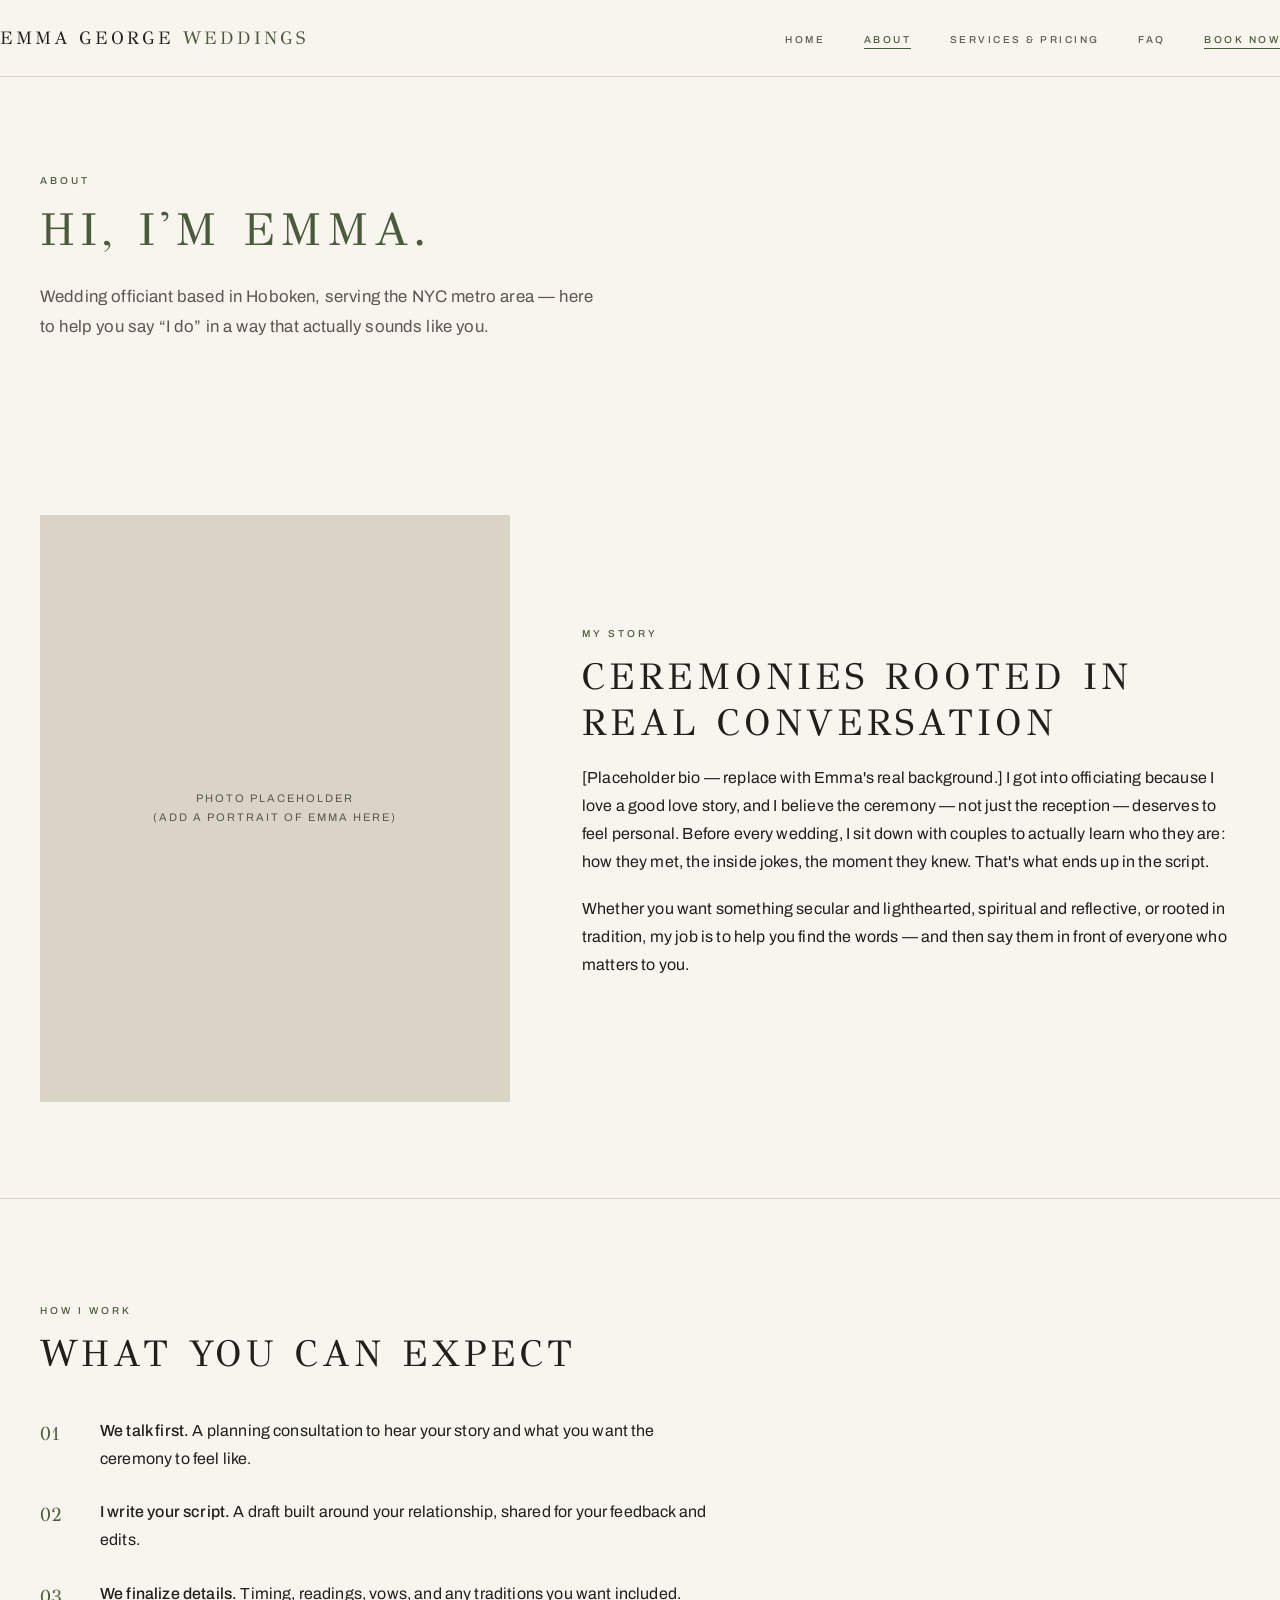
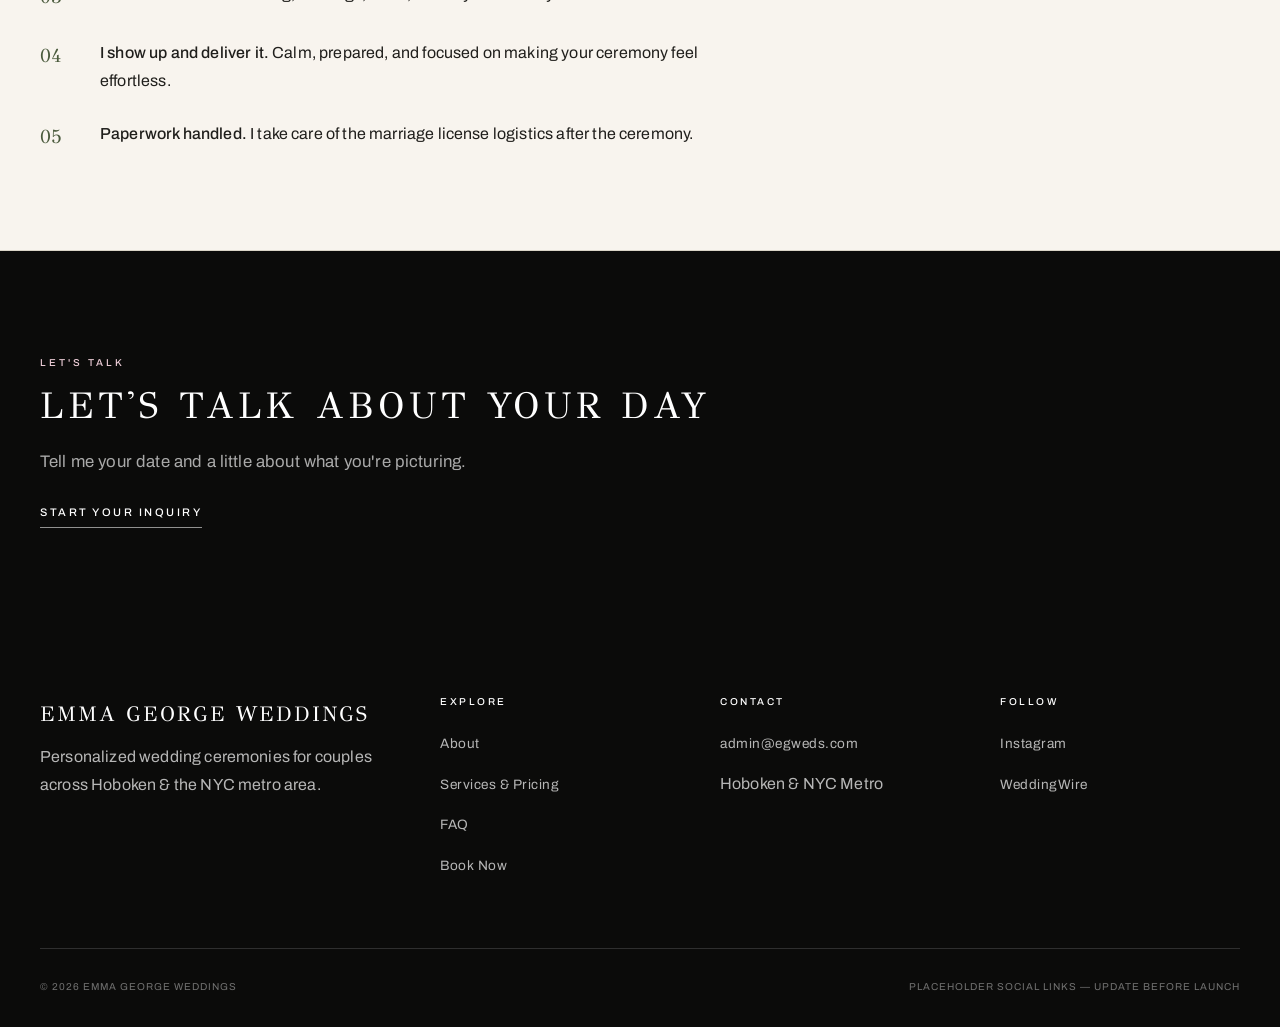
==== about.html @ ae6088f4 "Redesign site with Vogue-inspired editorial theme Replace the previous soft/rounded style with a mag" ====
<!DOCTYPE html>
<html lang="en">
<head>
<meta charset="UTF-8" />
<meta name="viewport" content="width=device-width, initial-scale=1.0" />
<title>About Emma | Emma George Weddings</title>
<meta name="description" content="Meet Emma George, a Hoboken/NYC metro wedding officiant focused on writing personal, heartfelt ceremonies." />
<link rel="preconnect" href="https://fonts.googleapis.com">
<link rel="preconnect" href="https://fonts.gstatic.com" crossorigin>
<link href="https://fonts.googleapis.com/css2?family=GFS+Didot&family=Archivo:wght@400;500&display=swap" rel="stylesheet">
<link rel="stylesheet" href="assets/css/style.css" />
</head>
<body>

<header class="site-header">
  <nav class="nav container">
    <a href="index.html" class="brand">Emma George <strong>Weddings</strong></a>
    <button class="nav-toggle" aria-label="Toggle navigation" aria-expanded="false">
      <span></span>
    </button>
    <ul class="nav-links">
      <li><a href="index.html">Home</a></li>
      <li><a href="about.html" aria-current="page">About</a></li>
      <li><a href="services.html">Services &amp; Pricing</a></li>
      <li><a href="faq.html">FAQ</a></li>
      <li><a href="booking.html" class="nav-cta">Book Now</a></li>
    </ul>
  </nav>
</header>

<main>

  <section class="page-hero no-divider">
    <div class="container">
      <p class="eyebrow">About</p>
      <h1>Hi, I'm Emma.</h1>
      <p class="lede">Wedding officiant based in Hoboken, serving the NYC metro area — here to help you say &ldquo;I do&rdquo; in a way that actually sounds like you.</p>
    </div>
  </section>

  <section>
    <div class="container">
      <div class="split-asym">
        <div class="split-media">
          <div class="portrait-frame" aria-hidden="true">
            Photo placeholder<br>(add a portrait of Emma here)
          </div>
        </div>
        <div>
          <p class="eyebrow">My Story</p>
          <h2>Ceremonies rooted in real conversation</h2>
          <p>
            [Placeholder bio — replace with Emma's real background.] I got into officiating
            because I love a good love story, and I believe the ceremony — not just the
            reception — deserves to feel personal. Before every wedding, I sit down with
            couples to actually learn who they are: how they met, the inside jokes, the
            moment they knew. That's what ends up in the script.
          </p>
          <p>
            Whether you want something secular and lighthearted, spiritual and reflective,
            or rooted in tradition, my job is to help you find the words — and then say them
            in front of everyone who matters to you.
          </p>
        </div>
      </div>
    </div>
  </section>

  <section>
    <div class="container">
      <p class="eyebrow">How I Work</p>
      <h2>What you can expect</h2>
      <ol class="values-list" style="margin-top:2.5rem;">
        <li><span class="num">01</span><span><strong>We talk first.</strong> A planning consultation to hear your story and what you want the ceremony to feel like.</span></li>
        <li><span class="num">02</span><span><strong>I write your script.</strong> A draft built around your relationship, shared for your feedback and edits.</span></li>
        <li><span class="num">03</span><span><strong>We finalize details.</strong> Timing, readings, vows, and any traditions you want included.</span></li>
        <li><span class="num">04</span><span><strong>I show up and deliver it.</strong> Calm, prepared, and focused on making your ceremony feel effortless.</span></li>
        <li><span class="num">05</span><span><strong>Paperwork handled.</strong> I take care of the marriage license logistics after the ceremony.</span></li>
      </ol>
    </div>
  </section>

  <section class="dark-section no-divider">
    <div class="container">
      <p class="eyebrow" style="color:var(--color-blush);">Let's Talk</p>
      <h2>Let's talk about your day</h2>
      <p class="lede">Tell me your date and a little about what you're picturing.</p>
      <a href="booking.html" class="text-link on-dark">Start your inquiry</a>
    </div>
  </section>

</main>

<footer class="site-footer">
  <div class="container">
    <div class="footer-grid">
      <div>
        <div class="footer-brand">Emma George Weddings</div>
        <p>Personalized wedding ceremonies for couples across Hoboken &amp; the NYC metro area.</p>
      </div>
      <div>
        <h4>Explore</h4>
        <ul class="footer-links">
          <li><a href="about.html">About</a></li>
          <li><a href="services.html">Services &amp; Pricing</a></li>
          <li><a href="faq.html">FAQ</a></li>
          <li><a href="booking.html">Book Now</a></li>
        </ul>
      </div>
      <div>
        <h4>Contact</h4>
        <ul class="footer-links">
          <li><a href="mailto:admin@egweds.com">admin@egweds.com</a></li>
          <li>Hoboken &amp; NYC Metro</li>
        </ul>
      </div>
      <div>
        <h4>Follow</h4>
        <ul class="footer-links">
          <li><a href="#" target="_blank" rel="noopener">Instagram</a></li>
          <li><a href="#" target="_blank" rel="noopener">WeddingWire</a></li>
        </ul>
      </div>
    </div>
    <div class="footer-bottom">
      <span>&copy; <span data-year></span> Emma George Weddings</span>
      <span>Placeholder social links — update before launch</span>
    </div>
  </div>
</footer>

<script src="assets/js/main.js"></script>
</body>
</html>
---- assets/css/style.css ----
/* ===========================================================
   Emma George Weddings — editorial stylesheet
   Vogue-inspired: GFS Didot display + Archivo labels,
   lily-derived palette, asymmetric magazine layout.
   =========================================================== */

:root {
  --color-bg: #f8f4ee;         /* ivory */
  --color-blush: #efcfd9;      /* blush pink */
  --color-green: #4a5a3c;      /* leaf green */
  --color-greige: #dad4c7;     /* warm greige */
  --color-black: #0b0b0a;      /* near-black */

  --color-text: #201f1c;
  --color-text-soft: #5c584f;

  --font-display: "GFS Didot", "Times New Roman", Didot, Georgia, serif;
  --font-label: "Archivo", "Helvetica Neue", Arial, sans-serif;

  --max-width: 1320px;
  --radius: 1px;
}

* {
  box-sizing: border-box;
}

html {
  scroll-behavior: smooth;
}

body {
  margin: 0;
  background: var(--color-bg);
  color: var(--color-text);
  font-family: var(--font-label);
  font-weight: 400;
  font-size: 16px;
  line-height: 1.75;
  letter-spacing: 0.01em;
  -webkit-font-smoothing: antialiased;
}

img {
  max-width: 100%;
  display: block;
}

a {
  color: inherit;
}

.container {
  max-width: var(--max-width);
  margin: 0 auto;
  padding: 0 40px;
}

h1, h2, h3, h4 {
  font-family: var(--font-display);
  font-weight: 400;
  text-transform: uppercase;
  letter-spacing: 6px;
  line-height: 1.25;
  margin: 0 0 0.5em;
}

h1 { font-size: clamp(2.1rem, 5vw, 2.9rem); letter-spacing: 5px; }
h2 { font-size: clamp(1.7rem, 3.4vw, 2.3rem); letter-spacing: 4px; }
h3 { font-size: 1.3rem; letter-spacing: 2.5px; }

@media (max-width: 640px) {
  h1 { letter-spacing: 3px; }
  h2 { letter-spacing: 2.5px; }
  h3 { letter-spacing: 2px; }
}

p { margin: 0 0 1.2em; }

.eyebrow {
  display: inline-block;
  font-family: var(--font-label);
  font-size: 10px;
  font-weight: 500;
  letter-spacing: 3px;
  text-transform: uppercase;
  color: var(--color-green);
  margin-bottom: 1.1em;
}

.lede {
  font-size: 1.05rem;
  color: var(--color-text-soft);
  max-width: 560px;
  line-height: 1.8;
}

/* ---------- Text-link CTAs (no filled buttons) ---------- */

.text-link {
  display: inline-block;
  font-family: var(--font-label);
  font-size: 11px;
  font-weight: 500;
  letter-spacing: 2.5px;
  text-transform: uppercase;
  text-decoration: none;
  color: var(--color-text);
  border-bottom: 1px solid var(--color-text);
  padding-bottom: 4px;
  transition: color 0.2s ease, border-color 0.2s ease;
}

.text-link:hover {
  color: var(--color-green);
  border-color: var(--color-green);
}

.text-link.on-dark {
  color: #fff;
  border-color: rgba(255, 255, 255, 0.55);
}

.text-link.on-dark:hover {
  color: var(--color-blush);
  border-color: var(--color-blush);
}

.text-link.accent {
  color: var(--color-green);
  border-color: var(--color-green);
}

/* ---------- Header / Nav ---------- */

.site-header {
  position: sticky;
  top: 0;
  z-index: 100;
  background: rgba(248, 244, 238, 0.94);
  border-bottom: 1px solid var(--color-greige);
}

.nav {
  display: flex;
  align-items: center;
  justify-content: space-between;
  padding: 22px 0;
}

.brand {
  font-family: var(--font-display);
  font-size: 1.15rem;
  text-transform: uppercase;
  letter-spacing: 3px;
  text-decoration: none;
  color: var(--color-text);
}

.brand strong {
  font-weight: 400;
  color: var(--color-green);
}

.nav-links {
  display: flex;
  align-items: center;
  gap: 2.4rem;
  list-style: none;
  margin: 0;
  padding: 0;
}

.nav-links a {
  text-decoration: none;
  font-family: var(--font-label);
  font-size: 10px;
  font-weight: 500;
  letter-spacing: 2.5px;
  text-transform: uppercase;
  color: var(--color-text-soft);
  padding-bottom: 3px;
  border-bottom: 1px solid transparent;
  transition: color 0.2s ease, border-color 0.2s ease;
}

.nav-links a:hover,
.nav-links a[aria-current="page"] {
  color: var(--color-green);
  border-color: var(--color-green);
}

.nav-links .nav-cta {
  color: var(--color-green);
  border-color: var(--color-green);
}

.nav-toggle {
  display: none;
  background: none;
  border: none;
  cursor: pointer;
  padding: 8px;
}

.nav-toggle span,
.nav-toggle span::before,
.nav-toggle span::after {
  display: block;
  width: 22px;
  height: 1px;
  background: var(--color-text);
  position: relative;
  transition: transform 0.2s ease, opacity 0.2s ease;
}

.nav-toggle span::before,
.nav-toggle span::after {
  content: "";
  position: absolute;
  left: 0;
}

.nav-toggle span::before { top: -7px; }
.nav-toggle span::after { top: 7px; }

@media (max-width: 860px) {
  .nav-toggle {
    display: block;
  }

  .nav-links {
    position: absolute;
    top: 100%;
    left: 0;
    right: 0;
    background: var(--color-bg);
    border-bottom: 1px solid var(--color-greige);
    flex-direction: column;
    align-items: flex-start;
    gap: 0;
    max-height: 0;
    overflow: hidden;
    transition: max-height 0.25s ease;
  }

  .nav-links.is-open {
    max-height: 420px;
  }

  .nav-links li {
    width: 100%;
  }

  .nav-links a {
    display: block;
    padding: 18px 40px;
    width: 100%;
    border-bottom: 1px solid var(--color-greige);
  }
}

/* ---------- Hero (full-bleed photographic) ---------- */

.hero {
  position: relative;
  min-height: 86vh;
  display: flex;
  align-items: flex-end;
  overflow: hidden;
  background-color: var(--color-black);
}

.hero-media {
  position: absolute;
  inset: 0;
  background-size: cover;
  background-position: center 30%;
  filter: blur(2px);
  transform: scale(1.03);
}

.hero-overlay {
  position: absolute;
  inset: 0;
  background: linear-gradient(
    to top,
    rgba(11, 11, 10, 0.72) 0%,
    rgba(11, 11, 10, 0.4) 38%,
    rgba(11, 11, 10, 0) 72%
  );
}

.hero-content {
  position: relative;
  z-index: 1;
  padding: 0 40px 72px;
  max-width: var(--max-width);
  margin: 0 auto;
  width: 100%;
  color: #fff;
}

.hero-label {
  font-family: var(--font-label);
  font-size: 11px;
  font-weight: 500;
  letter-spacing: 3px;
  text-transform: uppercase;
  color: #fff;
  margin-bottom: 1.2em;
  opacity: 0.92;
}

.hero-content h1 {
  color: #fff;
  font-size: clamp(2.4rem, 6vw, 3rem);
  letter-spacing: 6px;
  margin-bottom: 0.35em;
}

.hero-sub {
  font-family: var(--font-label);
  font-size: 11px;
  font-weight: 500;
  letter-spacing: 3px;
  text-transform: uppercase;
  color: #fff;
  opacity: 0.92;
  margin-bottom: 1.8em;
}

/* Page hero (non-photographic pages) */

.page-hero {
  padding: 88px 0 56px;
  border-bottom: 1px solid var(--color-greige);
}

.page-hero h1 {
  color: var(--color-green);
}

/* ---------- Sections ---------- */

section {
  padding: 96px 0;
  border-bottom: 1px solid var(--color-greige);
}

section:last-of-type,
main > section:last-child {
  border-bottom: none;
}

section.no-divider {
  border-bottom: none;
}

section.tight {
  padding: 64px 0;
}

.section-head {
  max-width: 620px;
  margin: 0 0 3.5rem;
}

.section-head.wide {
  max-width: 760px;
}

.dark-section {
  background: var(--color-black);
  color: rgba(255, 255, 255, 0.85);
  border-bottom: none;
}

.dark-section h2 {
  color: #fff;
}

.dark-section .lede {
  color: rgba(255, 255, 255, 0.65);
}

/* ---------- Asymmetric split layout ---------- */

.split-asym {
  display: grid;
  grid-template-columns: 5fr 7fr;
  gap: 4.5rem;
  align-items: center;
}

.split-asym.reverse {
  grid-template-columns: 7fr 5fr;
}

.split-asym.reverse .split-media {
  order: 2;
}

@media (max-width: 860px) {
  .split-asym,
  .split-asym.reverse {
    grid-template-columns: 1fr;
  }
  .split-asym.reverse .split-media {
    order: 0;
  }
}

.split-media img,
.portrait-frame {
  width: 100%;
  aspect-ratio: 4 / 5;
  object-fit: cover;
}

.portrait-frame {
  display: flex;
  align-items: center;
  justify-content: center;
  background: var(--color-greige);
  color: var(--color-text-soft);
  font-family: var(--font-label);
  font-size: 11px;
  letter-spacing: 2px;
  text-transform: uppercase;
  text-align: center;
  padding: 2rem;
}

/* ---------- Numbered feature list (replaces icon grid) ---------- */

.feature-list {
  display: grid;
  grid-template-columns: repeat(3, 1fr);
  gap: 3rem;
}

@media (max-width: 780px) {
  .feature-list { grid-template-columns: 1fr; }
}

.feature-item .num {
  display: block;
  font-family: var(--font-display);
  font-size: 1.3rem;
  color: var(--color-green);
  letter-spacing: 2px;
  margin-bottom: 0.7rem;
}

.feature-item h3 {
  font-size: 1.05rem;
  letter-spacing: 2px;
  margin-bottom: 0.5em;
}

.feature-item p {
  color: var(--color-text-soft);
  font-size: 0.95rem;
}

.values-list {
  list-style: none;
  margin: 0;
  padding: 0;
  display: grid;
  gap: 1.6rem;
  max-width: 680px;
}

.values-list li {
  display: grid;
  grid-template-columns: 44px 1fr;
  gap: 1rem;
}

.values-list .num {
  font-family: var(--font-display);
  font-size: 1.2rem;
  color: var(--color-green);
}

.values-list strong {
  font-weight: 500;
  color: var(--color-text);
}

/* ---------- Pricing ---------- */

.pricing-grid {
  display: grid;
  grid-template-columns: repeat(3, 1fr);
  gap: 0;
  border-top: 1px solid var(--color-greige);
  border-left: 1px solid var(--color-greige);
}

@media (max-width: 900px) {
  .pricing-grid { grid-template-columns: 1fr; }
}

.price-card {
  padding: 3rem 2.4rem;
  display: flex;
  flex-direction: column;
  border-right: 1px solid var(--color-greige);
  border-bottom: 1px solid var(--color-greige);
}

.price-card.is-featured {
  background: var(--color-blush);
}

.price-card .badge {
  font-family: var(--font-label);
  font-size: 10px;
  letter-spacing: 2.5px;
  text-transform: uppercase;
  color: var(--color-green);
  margin-bottom: 1.2rem;
}

.price-card h3 {
  margin-bottom: 0.3em;
}

.price-card .price {
  font-family: var(--font-display);
  font-size: 1.9rem;
  letter-spacing: 2px;
  color: var(--color-green);
  margin-bottom: 1.6rem;
}

.price-card ul {
  list-style: none;
  margin: 0 0 2.2rem;
  padding: 0;
  flex-grow: 1;
}

.price-card li {
  padding: 0.7em 0;
  border-top: 1px solid rgba(11, 11, 10, 0.12);
  font-size: 0.92rem;
  color: var(--color-text-soft);
  line-height: 1.5;
}

.price-card li:first-child {
  border-top: none;
}

.pricing-note {
  max-width: 720px;
  margin-top: 3rem;
  color: var(--color-text-soft);
  font-size: 0.92rem;
  padding-top: 2rem;
  border-top: 1px solid var(--color-greige);
}

/* ---------- Testimonial (editorial pull quote) ---------- */

.testimonial {
  max-width: 780px;
}

.testimonial blockquote {
  font-family: var(--font-display);
  font-size: clamp(1.6rem, 3vw, 2.1rem);
  letter-spacing: 0.5px;
  text-transform: none;
  margin: 0 0 1.4rem;
  color: var(--color-green);
  line-height: 1.4;
}

.testimonial cite {
  font-style: normal;
  font-family: var(--font-label);
  font-size: 10px;
  letter-spacing: 2.5px;
  text-transform: uppercase;
  color: var(--color-text-soft);
}

/* ---------- FAQ ---------- */

.faq-list {
  max-width: 820px;
}

.faq-item {
  border-bottom: 1px solid var(--color-greige);
}

.faq-question {
  width: 100%;
  text-align: left;
  background: none;
  border: none;
  cursor: pointer;
  padding: 1.6rem 0;
  display: flex;
  justify-content: space-between;
  align-items: center;
  gap: 1rem;
  font-family: var(--font-display);
  font-size: 1.05rem;
  letter-spacing: 1.5px;
  text-transform: uppercase;
  color: var(--color-text);
}

.faq-question .icon {
  flex-shrink: 0;
  width: 18px;
  height: 18px;
  position: relative;
}

.faq-question .icon::before,
.faq-question .icon::after {
  content: "";
  position: absolute;
  background: var(--color-green);
  transition: transform 0.25s ease;
}

.faq-question .icon::before {
  left: 0; top: 50%; width: 100%; height: 1px; transform: translateY(-50%);
}

.faq-question .icon::after {
  top: 0; left: 50%; width: 1px; height: 100%; transform: translateX(-50%);
}

.faq-item.is-open .faq-question .icon::after {
  transform: translateX(-50%) rotate(90deg);
  opacity: 0;
}

.faq-answer {
  max-height: 0;
  overflow: hidden;
  transition: max-height 0.25s ease;
}

.faq-answer p {
  color: var(--color-text-soft);
  padding-bottom: 1.6rem;
  max-width: 640px;
  text-transform: none;
  letter-spacing: normal;
  font-family: var(--font-label);
}

.faq-item.is-open .faq-answer {
  max-height: 400px;
}

/* ---------- Booking form ---------- */

.booking-layout {
  display: grid;
  grid-template-columns: 4fr 8fr;
  gap: 4.5rem;
}

@media (max-width: 900px) {
  .booking-layout { grid-template-columns: 1fr; }
}

.booking-info h3 {
  margin-top: 2.4rem;
  font-size: 1rem;
}

.booking-info h3:first-child {
  margin-top: 0;
}

.contact-line {
  display: flex;
  gap: 0.7em;
  align-items: baseline;
  margin-bottom: 0.6em;
  color: var(--color-text-soft);
  font-size: 0.95rem;
}

.contact-line strong {
  font-family: var(--font-label);
  font-size: 10px;
  letter-spacing: 2px;
  text-transform: uppercase;
  color: var(--color-text);
  min-width: 80px;
  font-weight: 500;
}

form.booking-form {
  border-top: 1px solid var(--color-greige);
  padding-top: 2.4rem;
}

.form-row {
  display: grid;
  grid-template-columns: 1fr 1fr;
  gap: 1.4rem;
}

@media (max-width: 560px) {
  .form-row { grid-template-columns: 1fr; }
}

.field {
  margin-bottom: 1.5rem;
}

.field label {
  display: block;
  font-family: var(--font-label);
  font-size: 10px;
  font-weight: 500;
  letter-spacing: 2px;
  text-transform: uppercase;
  color: var(--color-text-soft);
  margin-bottom: 0.6em;
}

.field input,
.field select,
.field textarea {
  width: 100%;
  font-family: var(--font-label);
  font-size: 0.95rem;
  padding: 0.75em 0;
  border: none;
  border-bottom: 1px solid var(--color-greige);
  border-radius: 0;
  background: transparent;
  color: var(--color-text);
}

.field input:focus,
.field select:focus,
.field textarea:focus {
  outline: none;
  border-color: var(--color-green);
}

.field textarea {
  resize: vertical;
  min-height: 100px;
}

.field-note {
  font-size: 0.8rem;
  color: var(--color-text-soft);
  margin-top: 1.5rem;
}

.form-status {
  margin-top: 1.2rem;
  font-size: 0.85rem;
  letter-spacing: 0.5px;
  display: none;
}

.form-status.is-visible {
  display: block;
}

.form-status.success { color: var(--color-green); }
.form-status.error { color: #a8433c; }

.submit-link {
  background: none;
  border: none;
  border-bottom: 1px solid var(--color-green);
  cursor: pointer;
  font-family: var(--font-label);
}

/* flatpickr theming */
.flatpickr-day.selected,
.flatpickr-day.selected:hover {
  background: var(--color-green) !important;
  border-color: var(--color-green) !important;
}

.flatpickr-day.today {
  border-color: var(--color-green);
}

.flatpickr-day:hover {
  background: var(--color-blush) !important;
}

.flatpickr-months .flatpickr-month,
.flatpickr-current-month .flatpickr-monthDropdown-months,
span.flatpickr-weekday {
  color: var(--color-text);
}

/* ---------- Good-to-know / plain feature rows ---------- */

.notes-grid {
  display: grid;
  grid-template-columns: repeat(3, 1fr);
  gap: 3rem;
}

@media (max-width: 780px) {
  .notes-grid { grid-template-columns: 1fr; }
}

.notes-grid h3 {
  font-size: 1rem;
  letter-spacing: 1.5px;
}

.notes-grid p {
  color: var(--color-text-soft);
  font-size: 0.95rem;
}

.placeholder-note {
  background: var(--color-greige);
  color: var(--color-text);
  font-size: 0.85rem;
  padding: 1em 1.2em;
  margin-top: 1.4rem;
  border-left: 2px solid var(--color-green);
}

.placeholder-note a {
  text-decoration: underline;
}

/* ---------- Footer ---------- */

.site-footer {
  background: var(--color-black);
  color: rgba(255, 255, 255, 0.7);
  padding: 72px 0 32px;
}

.footer-grid {
  display: grid;
  grid-template-columns: 1.5fr 1fr 1fr 1fr;
  gap: 2.5rem;
  margin-bottom: 3.5rem;
}

@media (max-width: 760px) {
  .footer-grid { grid-template-columns: 1fr 1fr; }
}

@media (max-width: 480px) {
  .footer-grid { grid-template-columns: 1fr; }
}

.footer-grid h4 {
  color: #fff;
  font-family: var(--font-label);
  font-size: 10px;
  font-weight: 500;
  letter-spacing: 2.5px;
  text-transform: uppercase;
  margin-bottom: 1.3rem;
}

.footer-brand {
  font-family: var(--font-display);
  font-size: 1.3rem;
  letter-spacing: 2px;
  text-transform: uppercase;
  color: #fff;
  margin-bottom: 0.7rem;
}

.footer-links {
  list-style: none;
  margin: 0;
  padding: 0;
}

.footer-links li {
  margin-bottom: 0.8em;
}

.footer-links a {
  text-decoration: none;
  color: rgba(255, 255, 255, 0.7);
  font-size: 0.85rem;
  letter-spacing: 0.5px;
  transition: color 0.2s ease;
}

.footer-links a:hover {
  color: var(--color-blush);
}

.footer-bottom {
  border-top: 1px solid rgba(255, 255, 255, 0.15);
  padding-top: 1.8rem;
  display: flex;
  justify-content: space-between;
  flex-wrap: wrap;
  gap: 1rem;
  font-family: var(--font-label);
  font-size: 10px;
  letter-spacing: 1px;
  text-transform: uppercase;
  color: rgba(255, 255, 255, 0.42);
}
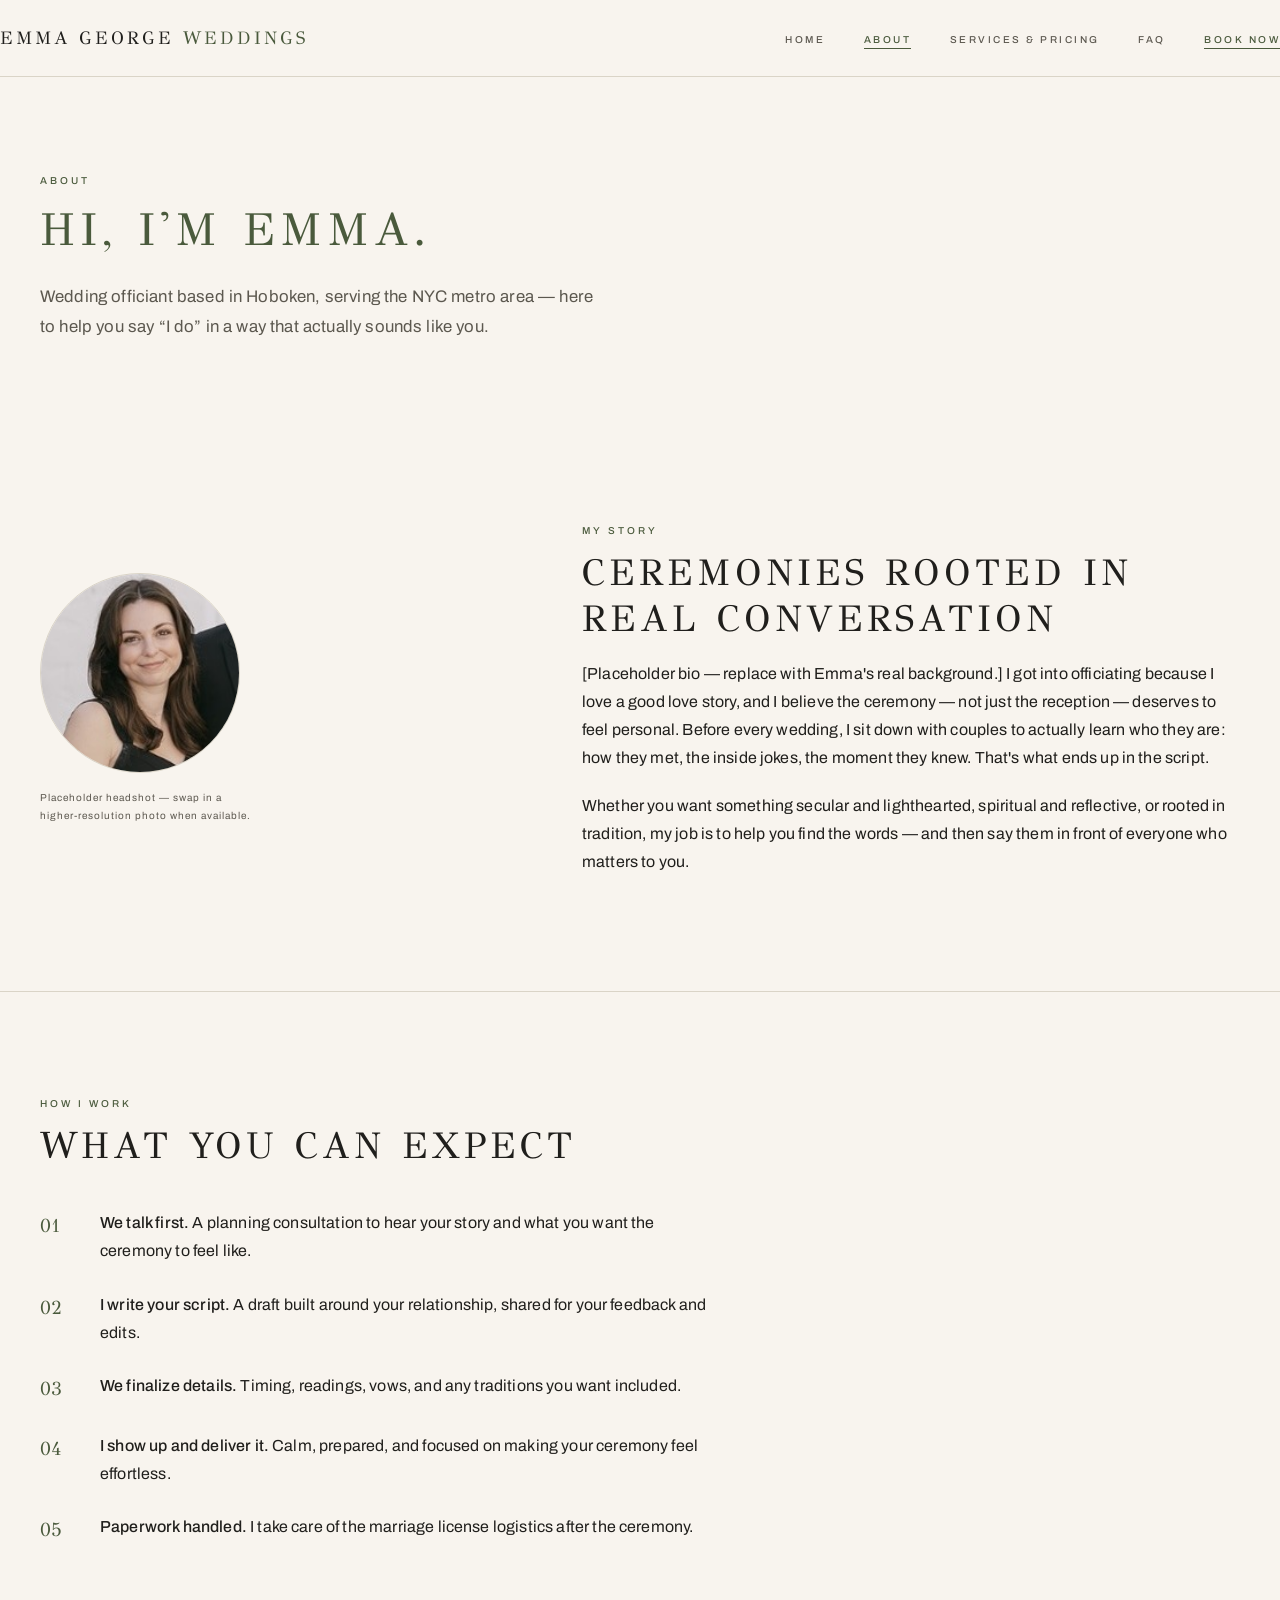
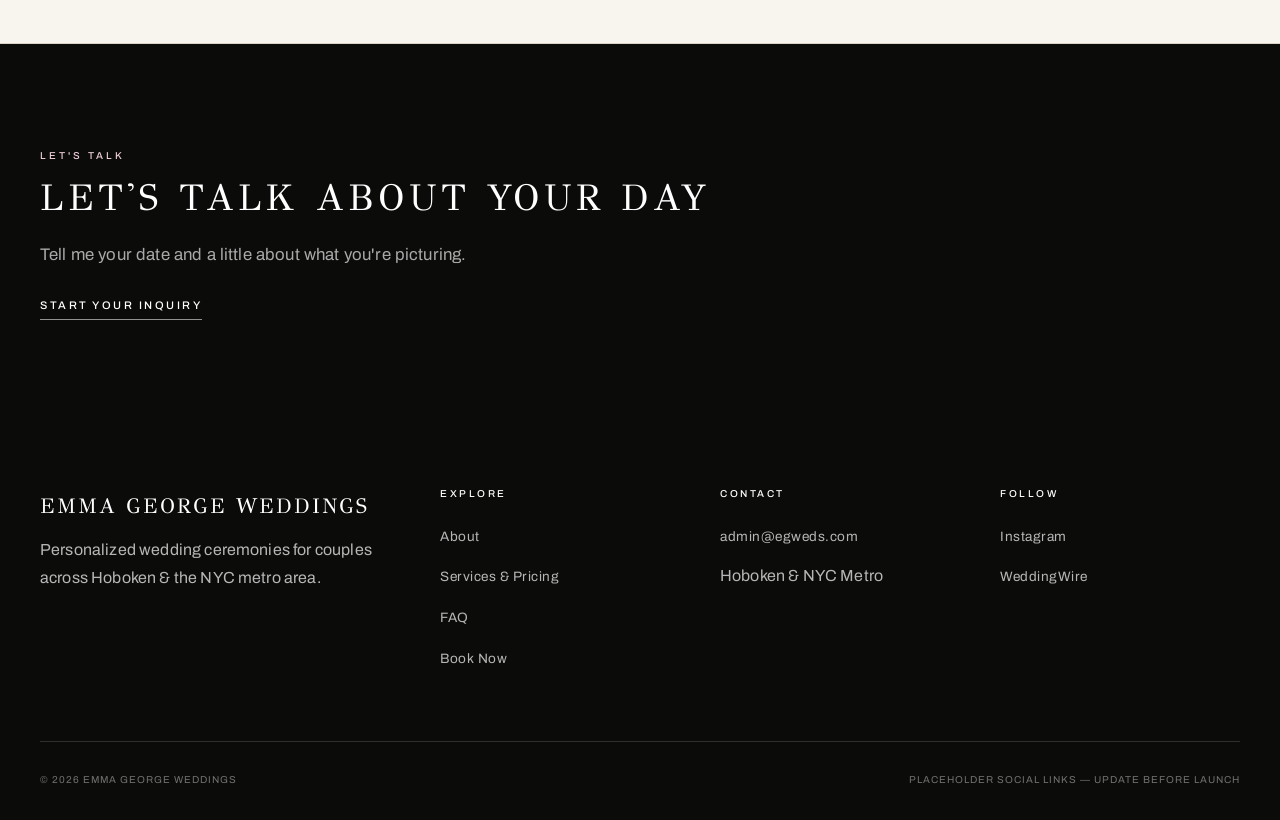
==== commit b0c69b21: "Move hero text to top-right, add About page headshot thumbnail Hero copy sits over the plainer part " ====
--- a/about.html
+++ b/about.html
@@ -42,8 +42,9 @@
     <div class="container">
       <div class="split-asym">
         <div class="split-media">
-          <div class="portrait-frame" aria-hidden="true">
-            Photo placeholder<br>(add a portrait of Emma here)
+          <div class="thumb-wrap">
+            <img class="thumb-photo" src="assets/img/emma-headshot.jpg" alt="Emma George, wedding officiant" />
+            <p class="thumb-note">Placeholder headshot &mdash; swap in a higher-resolution photo when available.</p>
           </div>
         </div>
         <div>
--- a/assets/css/style.css
+++ b/assets/css/style.css
@@ -266,7 +266,7 @@
   position: relative;
   min-height: 86vh;
   display: flex;
-  align-items: flex-end;
+  align-items: flex-start;
   overflow: hidden;
   background-color: var(--color-black);
 }
@@ -276,29 +276,40 @@
   inset: 0;
   background-size: cover;
   background-position: center 30%;
-  filter: blur(2px);
-  transform: scale(1.03);
 }
 
 .hero-overlay {
   position: absolute;
   inset: 0;
   background: linear-gradient(
-    to top,
-    rgba(11, 11, 10, 0.72) 0%,
-    rgba(11, 11, 10, 0.4) 38%,
-    rgba(11, 11, 10, 0) 72%
+    to bottom,
+    rgba(248, 244, 238, 0.82) 0%,
+    rgba(248, 244, 238, 0.45) 30%,
+    rgba(248, 244, 238, 0) 55%
   );
 }
 
 .hero-content {
   position: relative;
   z-index: 1;
-  padding: 0 40px 72px;
+  display: flex;
+  justify-content: flex-end;
+  padding: 96px 40px 0;
   max-width: var(--max-width);
   margin: 0 auto;
   width: 100%;
-  color: #fff;
+  color: var(--color-black);
+}
+
+.hero-text {
+  max-width: 480px;
+  text-align: right;
+}
+
+@media (max-width: 640px) {
+  .hero-text {
+    max-width: 100%;
+  }
 }
 
 .hero-label {
@@ -307,13 +318,12 @@
   font-weight: 500;
   letter-spacing: 3px;
   text-transform: uppercase;
-  color: #fff;
+  color: var(--color-black);
   margin-bottom: 1.2em;
-  opacity: 0.92;
 }
 
 .hero-content h1 {
-  color: #fff;
+  color: var(--color-black);
   font-size: clamp(2.4rem, 6vw, 3rem);
   letter-spacing: 6px;
   margin-bottom: 0.35em;
@@ -325,8 +335,7 @@
   font-weight: 500;
   letter-spacing: 3px;
   text-transform: uppercase;
-  color: #fff;
-  opacity: 0.92;
+  color: var(--color-black);
   margin-bottom: 1.8em;
 }
 
@@ -430,6 +439,30 @@
   text-transform: uppercase;
   text-align: center;
   padding: 2rem;
+}
+
+.thumb-wrap {
+  display: flex;
+  flex-direction: column;
+  align-items: flex-start;
+  gap: 1rem;
+}
+
+.thumb-wrap .thumb-photo {
+  width: 200px;
+  aspect-ratio: 1 / 1;
+  border-radius: 50%;
+  object-fit: cover;
+  border: 1px solid var(--color-greige);
+}
+
+.thumb-note {
+  font-family: var(--font-label);
+  font-size: 10px;
+  letter-spacing: 1px;
+  text-transform: none;
+  color: var(--color-text-soft);
+  max-width: 220px;
 }
 
 /* ---------- Numbered feature list (replaces icon grid) ---------- */
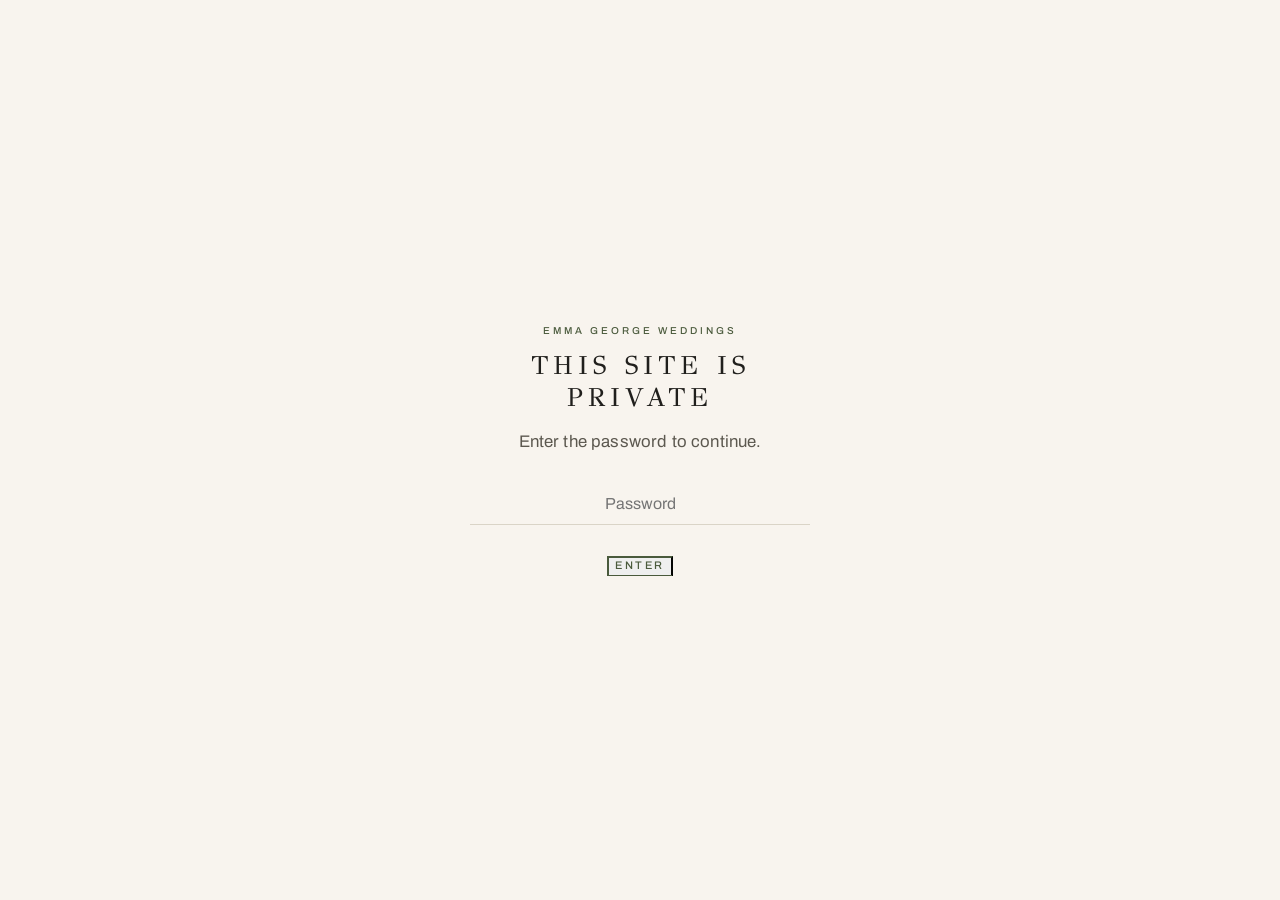
==== commit b9f43a52: "Add client-side password gate (password: lily) Every page now shows a full-screen password prompt be" ====
--- a/about.html
+++ b/about.html
@@ -2,6 +2,13 @@
 <html lang="en">
 <head>
 <meta charset="UTF-8" />
+<script>
+  try {
+    if (localStorage.getItem("egw-unlocked") === "1") {
+      document.documentElement.classList.add("gate-unlocked");
+    }
+  } catch (e) {}
+</script>
 <meta name="viewport" content="width=device-width, initial-scale=1.0" />
 <title>About Emma | Emma George Weddings</title>
 <meta name="description" content="Meet Emma George, a Hoboken/NYC metro wedding officiant focused on writing personal, heartfelt ceremonies." />
@@ -11,6 +18,17 @@
 <link rel="stylesheet" href="assets/css/style.css" />
 </head>
 <body>
+
+<div id="site-gate" class="site-gate">
+  <form id="gate-form" class="gate-form">
+    <p class="eyebrow">Emma George Weddings</p>
+    <h1 style="font-size:1.6rem;">This Site Is Private</h1>
+    <p class="lede" style="margin:0 auto;">Enter the password to continue.</p>
+    <input type="password" id="gate-password" placeholder="Password" autocomplete="off" required />
+    <button type="submit" class="text-link accent">Enter</button>
+    <p id="gate-error" class="form-status error">Incorrect password — try again.</p>
+  </form>
+</div>
 
 <header class="site-header">
   <nav class="nav container">
--- a/assets/css/style.css
+++ b/assets/css/style.css
@@ -294,7 +294,7 @@
   z-index: 1;
   display: flex;
   justify-content: flex-end;
-  padding: 96px 40px 0;
+  padding: 40px 40px 0;
   max-width: var(--max-width);
   margin: 0 auto;
   width: 100%;
@@ -955,3 +955,56 @@
   text-transform: uppercase;
   color: rgba(255, 255, 255, 0.42);
 }
+
+/* ---------- Site password gate ---------- */
+
+html:not(.gate-unlocked) body > *:not(#site-gate) {
+  display: none !important;
+}
+
+html.gate-unlocked #site-gate {
+  display: none !important;
+}
+
+.site-gate {
+  position: fixed;
+  inset: 0;
+  z-index: 999;
+  display: flex;
+  align-items: center;
+  justify-content: center;
+  padding: 2rem;
+  background: var(--color-bg);
+}
+
+.gate-form {
+  width: 100%;
+  max-width: 340px;
+  text-align: center;
+}
+
+.gate-form .eyebrow {
+  display: block;
+}
+
+.gate-form input[type="password"] {
+  width: 100%;
+  margin: 1.6rem 0;
+  padding: 0.75em 0;
+  border: none;
+  border-bottom: 1px solid var(--color-greige);
+  background: transparent;
+  font-family: var(--font-label);
+  font-size: 1rem;
+  text-align: center;
+  color: var(--color-text);
+}
+
+.gate-form input[type="password"]:focus {
+  outline: none;
+  border-color: var(--color-green);
+}
+
+.gate-form .form-status {
+  margin-top: 1.2rem;
+}
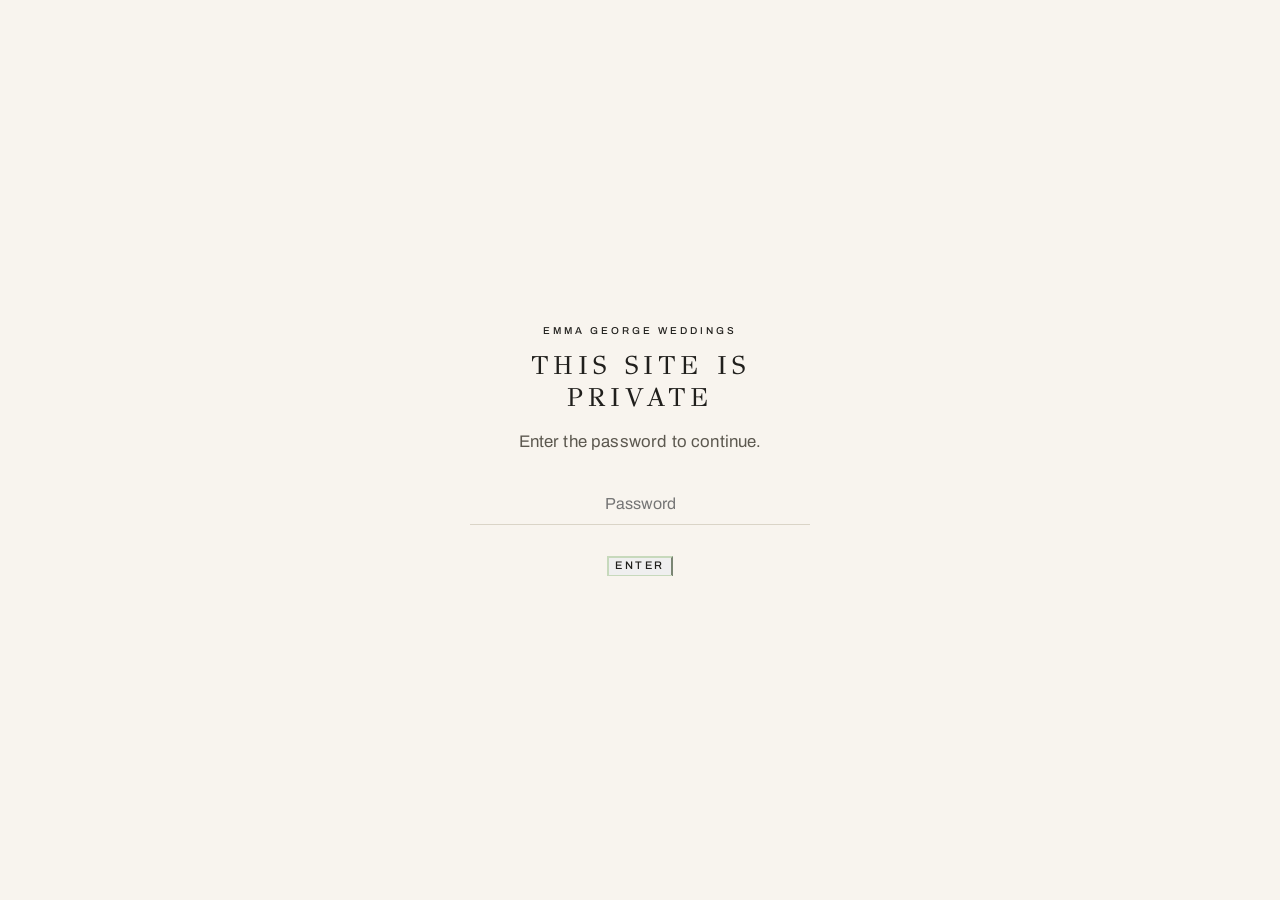
==== commit e1c70ea5: "Replace leaf green with black text + pastel green accent Remove the dark leaf green from all text (e" ====
--- a/about.html
+++ b/about.html
@@ -101,7 +101,7 @@
 
   <section class="dark-section no-divider">
     <div class="container">
-      <p class="eyebrow" style="color:var(--color-blush);">Let's Talk</p>
+      <p class="eyebrow" style="color:var(--color-accent);">Let's Talk</p>
       <h2>Let's talk about your day</h2>
       <p class="lede">Tell me your date and a little about what you're picturing.</p>
       <a href="booking.html" class="text-link on-dark">Start your inquiry</a>
--- a/assets/css/style.css
+++ b/assets/css/style.css
@@ -6,9 +6,8 @@
 
 :root {
   --color-bg: #f8f4ee;         /* ivory */
-  --color-blush: #efcfd9;      /* blush pink */
-  --color-green: #4a5a3c;      /* leaf green */
-  --color-greige: #dad4c7;     /* warm greige */
+  --color-accent: #c7d9bc;     /* pastel green accent */
+  --color-greige: #dad4c7;     /* warm cream/greige */
   --color-black: #0b0b0a;      /* near-black */
 
   --color-text: #201f1c;
@@ -84,7 +83,7 @@
   font-weight: 500;
   letter-spacing: 3px;
   text-transform: uppercase;
-  color: var(--color-green);
+  color: var(--color-text);
   margin-bottom: 1.1em;
 }
 
@@ -112,8 +111,7 @@
 }
 
 .text-link:hover {
-  color: var(--color-green);
-  border-color: var(--color-green);
+  border-color: var(--color-accent);
 }
 
 .text-link.on-dark {
@@ -122,13 +120,13 @@
 }
 
 .text-link.on-dark:hover {
-  color: var(--color-blush);
-  border-color: var(--color-blush);
+  color: var(--color-accent);
+  border-color: var(--color-accent);
 }
 
 .text-link.accent {
-  color: var(--color-green);
-  border-color: var(--color-green);
+  color: var(--color-text);
+  border-color: var(--color-accent);
 }
 
 /* ---------- Header / Nav ---------- */
@@ -149,6 +147,7 @@
 }
 
 .brand {
+  order: 1;
   font-family: var(--font-display);
   font-size: 1.15rem;
   text-transform: uppercase;
@@ -159,10 +158,11 @@
 
 .brand strong {
   font-weight: 400;
-  color: var(--color-green);
+  color: var(--color-text);
 }
 
 .nav-links {
+  order: 0;
   display: flex;
   align-items: center;
   gap: 2.4rem;
@@ -186,13 +186,13 @@
 
 .nav-links a:hover,
 .nav-links a[aria-current="page"] {
-  color: var(--color-green);
-  border-color: var(--color-green);
+  color: var(--color-text);
+  border-color: var(--color-accent);
 }
 
 .nav-links .nav-cta {
-  color: var(--color-green);
-  border-color: var(--color-green);
+  color: var(--color-text);
+  border-color: var(--color-accent);
 }
 
 .nav-toggle {
@@ -226,7 +226,12 @@
 
 @media (max-width: 860px) {
   .nav-toggle {
+    order: 1;
     display: block;
+  }
+
+  .brand {
+    order: 0;
   }
 
   .nav-links {
@@ -347,7 +352,7 @@
 }
 
 .page-hero h1 {
-  color: var(--color-green);
+  color: var(--color-text);
 }
 
 /* ---------- Sections ---------- */
@@ -481,7 +486,7 @@
   display: block;
   font-family: var(--font-display);
   font-size: 1.3rem;
-  color: var(--color-green);
+  color: var(--color-text);
   letter-spacing: 2px;
   margin-bottom: 0.7rem;
 }
@@ -515,7 +520,7 @@
 .values-list .num {
   font-family: var(--font-display);
   font-size: 1.2rem;
-  color: var(--color-green);
+  color: var(--color-text);
 }
 
 .values-list strong {
@@ -546,7 +551,7 @@
 }
 
 .price-card.is-featured {
-  background: var(--color-blush);
+  background: var(--color-accent);
 }
 
 .price-card .badge {
@@ -554,7 +559,7 @@
   font-size: 10px;
   letter-spacing: 2.5px;
   text-transform: uppercase;
-  color: var(--color-green);
+  color: var(--color-text);
   margin-bottom: 1.2rem;
 }
 
@@ -566,7 +571,7 @@
   font-family: var(--font-display);
   font-size: 1.9rem;
   letter-spacing: 2px;
-  color: var(--color-green);
+  color: var(--color-text);
   margin-bottom: 1.6rem;
 }
 
@@ -610,7 +615,7 @@
   letter-spacing: 0.5px;
   text-transform: none;
   margin: 0 0 1.4rem;
-  color: var(--color-green);
+  color: var(--color-text);
   line-height: 1.4;
 }
 
@@ -662,7 +667,7 @@
 .faq-question .icon::after {
   content: "";
   position: absolute;
-  background: var(--color-green);
+  background: var(--color-text);
   transition: transform 0.25s ease;
 }
 
@@ -786,7 +791,7 @@
 .field select:focus,
 .field textarea:focus {
   outline: none;
-  border-color: var(--color-green);
+  border-color: var(--color-accent);
 }
 
 .field textarea {
@@ -811,13 +816,13 @@
   display: block;
 }
 
-.form-status.success { color: var(--color-green); }
+.form-status.success { color: var(--color-text); }
 .form-status.error { color: #a8433c; }
 
 .submit-link {
   background: none;
   border: none;
-  border-bottom: 1px solid var(--color-green);
+  border-bottom: 1px solid var(--color-accent);
   cursor: pointer;
   font-family: var(--font-label);
 }
@@ -825,16 +830,16 @@
 /* flatpickr theming */
 .flatpickr-day.selected,
 .flatpickr-day.selected:hover {
-  background: var(--color-green) !important;
-  border-color: var(--color-green) !important;
+  background: var(--color-accent) !important;
+  border-color: var(--color-accent) !important;
 }
 
 .flatpickr-day.today {
-  border-color: var(--color-green);
+  border-color: var(--color-accent);
 }
 
 .flatpickr-day:hover {
-  background: var(--color-blush) !important;
+  background: var(--color-accent) !important;
 }
 
 .flatpickr-months .flatpickr-month,
@@ -871,7 +876,7 @@
   font-size: 0.85rem;
   padding: 1em 1.2em;
   margin-top: 1.4rem;
-  border-left: 2px solid var(--color-green);
+  border-left: 2px solid var(--color-accent);
 }
 
 .placeholder-note a {
@@ -939,7 +944,7 @@
 }
 
 .footer-links a:hover {
-  color: var(--color-blush);
+  color: var(--color-accent);
 }
 
 .footer-bottom {
@@ -1002,9 +1007,26 @@
 
 .gate-form input[type="password"]:focus {
   outline: none;
-  border-color: var(--color-green);
+  border-color: var(--color-accent);
 }
 
 .gate-form .form-status {
   margin-top: 1.2rem;
 }
+
+/* ---------- Page frame ---------- */
+
+body::after {
+  content: "";
+  position: fixed;
+  inset: 0;
+  z-index: 998;
+  border: 16px solid var(--color-bg);
+  pointer-events: none;
+}
+
+@media (max-width: 640px) {
+  body::after {
+    border-width: 10px;
+  }
+}
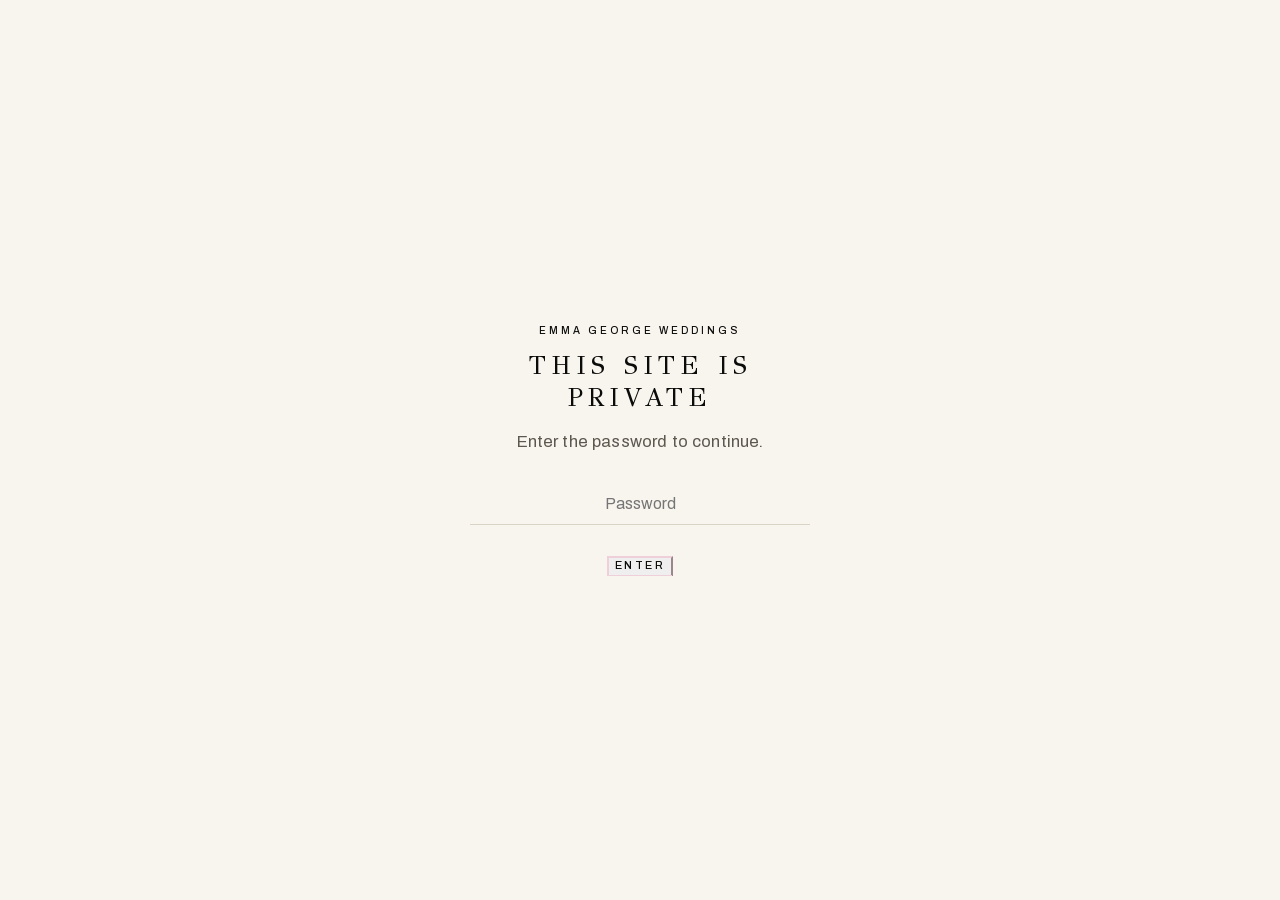
==== commit d5b7b0c1: "Rework hero, revert accent to blush pink, fix nav padding bug Hero: dark bottom-heavy gradient overl" ====
--- a/about.html
+++ b/about.html
@@ -12,9 +12,6 @@
 <meta name="viewport" content="width=device-width, initial-scale=1.0" />
 <title>About Emma | Emma George Weddings</title>
 <meta name="description" content="Meet Emma George, a Hoboken/NYC metro wedding officiant focused on writing personal, heartfelt ceremonies." />
-<link rel="preconnect" href="https://fonts.googleapis.com">
-<link rel="preconnect" href="https://fonts.gstatic.com" crossorigin>
-<link href="https://fonts.googleapis.com/css2?family=GFS+Didot&family=Archivo:wght@400;500&display=swap" rel="stylesheet">
 <link rel="stylesheet" href="assets/css/style.css" />
 </head>
 <body>
@@ -32,7 +29,7 @@
 
 <header class="site-header">
   <nav class="nav container">
-    <a href="index.html" class="brand">Emma George <strong>Weddings</strong></a>
+    <a href="index.html" class="brand">Emma George</a>
     <button class="nav-toggle" aria-label="Toggle navigation" aria-expanded="false">
       <span></span>
     </button>
--- a/assets/css/style.css
+++ b/assets/css/style.css
@@ -4,13 +4,40 @@
    lily-derived palette, asymmetric magazine layout.
    =========================================================== */
 
+/* Self-hosted fonts (no external CDN dependency) */
+
+@font-face {
+  font-family: "GFS Didot";
+  font-style: normal;
+  font-weight: 400;
+  font-display: swap;
+  src: url("../fonts/gfs-didot-400.woff2") format("woff2");
+}
+
+@font-face {
+  font-family: "Archivo";
+  font-style: normal;
+  font-weight: 400;
+  font-display: swap;
+  src: url("../fonts/archivo-latin.woff2") format("woff2");
+}
+
+@font-face {
+  font-family: "Archivo";
+  font-style: normal;
+  font-weight: 500;
+  font-display: swap;
+  src: url("../fonts/archivo-latin.woff2") format("woff2");
+}
+
 :root {
   --color-bg: #f8f4ee;         /* ivory */
-  --color-accent: #c7d9bc;     /* pastel green accent */
+  --color-accent: #efcfd9;     /* blush pink — interactive accent */
+  --color-green: #4a5a3c;      /* leaf green — small non-text accents only */
   --color-greige: #dad4c7;     /* warm cream/greige */
   --color-black: #0b0b0a;      /* near-black */
 
-  --color-text: #201f1c;
+  --color-text: #0b0b0a;
   --color-text-soft: #5c584f;
 
   --font-display: "GFS Didot", "Times New Roman", Didot, Georgia, serif;
@@ -134,7 +161,7 @@
 .site-header {
   position: sticky;
   top: 0;
-  z-index: 100;
+  z-index: 1000;
   background: rgba(248, 244, 238, 0.94);
   border-bottom: 1px solid var(--color-greige);
 }
@@ -143,7 +170,8 @@
   display: flex;
   align-items: center;
   justify-content: space-between;
-  padding: 22px 0;
+  padding-top: 22px;
+  padding-bottom: 22px;
 }
 
 .brand {
@@ -153,11 +181,6 @@
   text-transform: uppercase;
   letter-spacing: 3px;
   text-decoration: none;
-  color: var(--color-text);
-}
-
-.brand strong {
-  font-weight: 400;
   color: var(--color-text);
 }
 
@@ -224,7 +247,7 @@
 .nav-toggle span::before { top: -7px; }
 .nav-toggle span::after { top: 7px; }
 
-@media (max-width: 860px) {
+@media (max-width: 980px) {
   .nav-toggle {
     order: 1;
     display: block;
@@ -271,7 +294,7 @@
   position: relative;
   min-height: 86vh;
   display: flex;
-  align-items: flex-start;
+  align-items: flex-end;
   overflow: hidden;
   background-color: var(--color-black);
 }
@@ -287,10 +310,9 @@
   position: absolute;
   inset: 0;
   background: linear-gradient(
-    to bottom,
-    rgba(248, 244, 238, 0.82) 0%,
-    rgba(248, 244, 238, 0.45) 30%,
-    rgba(248, 244, 238, 0) 55%
+    180deg,
+    rgba(11, 11, 10, 0) 0%,
+    rgba(11, 11, 10, 0.65) 100%
   );
 }
 
@@ -299,11 +321,11 @@
   z-index: 1;
   display: flex;
   justify-content: flex-end;
-  padding: 40px 40px 0;
+  padding: 0 40px 48px;
   max-width: var(--max-width);
   margin: 0 auto;
   width: 100%;
-  color: var(--color-black);
+  color: #fff;
 }
 
 .hero-text {
@@ -323,13 +345,14 @@
   font-weight: 500;
   letter-spacing: 3px;
   text-transform: uppercase;
-  color: var(--color-black);
+  color: #fff;
   margin-bottom: 1.2em;
 }
 
 .hero-content h1 {
-  color: var(--color-black);
-  font-size: clamp(2.4rem, 6vw, 3rem);
+  color: #fff;
+  font-family: var(--font-display);
+  font-size: clamp(4rem, 7vw, 5rem);
   letter-spacing: 6px;
   margin-bottom: 0.35em;
 }
@@ -340,7 +363,7 @@
   font-weight: 500;
   letter-spacing: 3px;
   text-transform: uppercase;
-  color: var(--color-black);
+  color: #fff;
   margin-bottom: 1.8em;
 }
 
